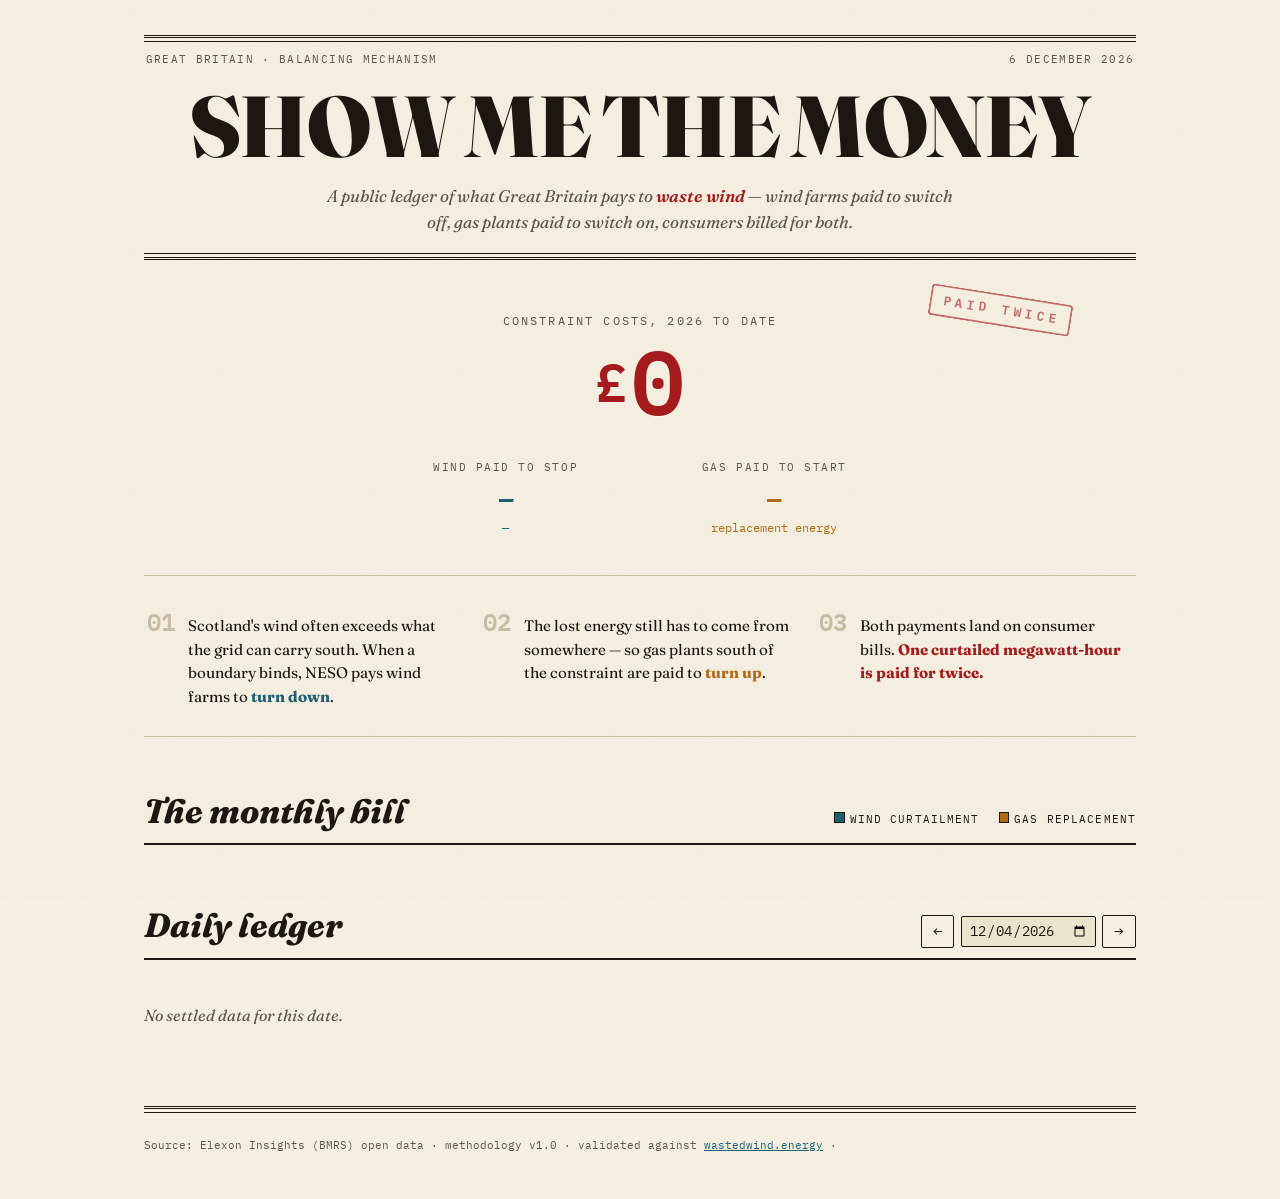
==== site/index.html @ ddd0f293 "Site: static frontend (editorial ledger) consuming SPEC §8 export contract Co-Authored-By: Claude Fa" ====
<!doctype html>
<html lang="en-GB">
<head>
<meta charset="utf-8">
<meta name="viewport" content="width=device-width, initial-scale=1">
<title>Show Me The Money — GB Constraint Cost Tracker</title>
<meta name="description" content="Tracking what Great Britain pays to waste wind: curtailment payments to wind farms and replacement payments to gas, from Elexon Balancing Mechanism settlement data.">
<link rel="preconnect" href="https://fonts.googleapis.com">
<link rel="preconnect" href="https://fonts.gstatic.com" crossorigin>
<link href="https://fonts.googleapis.com/css2?family=Fraunces:ital,opsz,wght@0,9..144,300..900;1,9..144,300..900&family=IBM+Plex+Mono:ital,wght@0,400;0,500;0,600;1,400&display=swap" rel="stylesheet">
<link rel="stylesheet" href="styles.css">
</head>
<body>
<div class="grain" aria-hidden="true"></div>

<header class="masthead reveal">
  <div class="masthead-rule top"></div>
  <p class="masthead-meta">
    <span>Great Britain · Balancing Mechanism</span>
    <span class="masthead-date" id="masthead-date">—</span>
  </p>
  <h1 class="masthead-title">Show&nbsp;Me the&nbsp;Money</h1>
  <p class="masthead-sub">A public ledger of what Great Britain pays to <em>waste wind</em> —
     wind farms paid to switch off, gas plants paid to switch on, consumers billed for both.</p>
  <div class="masthead-rule bottom"></div>
</header>

<main>
  <!-- ============ HEADLINE COUNTER ============ -->
  <section class="headline reveal" aria-labelledby="headline-label">
    <p class="headline-label" id="headline-label">Constraint costs, <span id="headline-year">2026</span> to date</p>
    <p class="headline-figure"><span class="pound">£</span><span id="ytd-counter" class="odometer">0</span></p>
    <div class="stamp" aria-hidden="true">Paid&nbsp;Twice</div>
    <dl class="headline-split">
      <div class="split wind">
        <dt>Wind paid to stop</dt>
        <dd id="ytd-curtailment">—</dd>
        <dd class="split-sub" id="ytd-volume">—</dd>
      </div>
      <div class="split gas">
        <dt>Gas paid to start</dt>
        <dd id="ytd-replacement">—</dd>
        <dd class="split-sub">replacement energy</dd>
      </div>
    </dl>
  </section>

  <!-- ============ EXPLAINER ============ -->
  <section class="explainer reveal">
    <div class="explainer-step">
      <span class="explainer-no">01</span>
      <p>Scotland's wind often exceeds what the grid can carry south. When a boundary binds, NESO pays wind farms to <strong class="ink-wind">turn down</strong>.</p>
    </div>
    <div class="explainer-step">
      <span class="explainer-no">02</span>
      <p>The lost energy still has to come from somewhere — so gas plants south of the constraint are paid to <strong class="ink-gas">turn up</strong>.</p>
    </div>
    <div class="explainer-step">
      <span class="explainer-no">03</span>
      <p>Both payments land on consumer bills. <strong class="ink-red">One curtailed megawatt-hour is paid for twice.</strong></p>
    </div>
  </section>

  <!-- ============ MONTHLY CHART ============ -->
  <section class="panel reveal" aria-labelledby="monthly-title">
    <div class="panel-head">
      <h2 id="monthly-title">The monthly bill</h2>
      <p class="panel-legend">
        <span class="key wind">wind curtailment</span>
        <span class="key gas">gas replacement</span>
      </p>
    </div>
    <div id="monthly-chart" class="chart" role="img" aria-label="Monthly constraint costs, stacked bars of curtailment and replacement"></div>
  </section>

  <!-- ============ DAILY LEDGER ============ -->
  <section class="panel reveal" aria-labelledby="daily-title">
    <div class="panel-head">
      <h2 id="daily-title">Daily ledger</h2>
      <nav class="datenav" aria-label="Choose date">
        <button id="prev-day" aria-label="Previous day">←</button>
        <input type="date" id="date-input" aria-label="Date">
        <button id="next-day" aria-label="Next day">→</button>
      </nav>
    </div>

    <div id="daily-body">
      <div class="daily-stats">
        <div class="dstat"><span class="dstat-label">Total</span><span class="dstat-val ink-red" id="d-total">—</span></div>
        <div class="dstat"><span class="dstat-label">Curtailment</span><span class="dstat-val ink-wind" id="d-curt">—</span></div>
        <div class="dstat"><span class="dstat-label">Replacement</span><span class="dstat-val ink-gas" id="d-repl">—</span></div>
        <div class="dstat"><span class="dstat-label">Wind curtailed</span><span class="dstat-val" id="d-vol">—</span></div>
      </div>

      <div class="tables">
        <div class="tablewrap">
          <h3>Paid to stop <span class="badge" title="Attribution preview: exact per-station methodology ships with Phase B of the engine.">preview</span></h3>
          <table>
            <thead><tr><th>Wind farm</th><th class="num">£</th><th class="num">MWh</th></tr></thead>
            <tbody id="tbl-bmus"></tbody>
          </table>
        </div>
        <div class="tablewrap">
          <h3>Paid to start <span class="badge" title="Attribution preview: exact per-company methodology ships with Phase B of the engine.">preview</span></h3>
          <table>
            <thead><tr><th>Company</th><th class="num">£</th><th class="num">MWh</th></tr></thead>
            <tbody id="tbl-companies"></tbody>
          </table>
        </div>
      </div>
    </div>
    <p id="daily-empty" class="empty" hidden>No settled data for this date.</p>
  </section>
</main>

<footer class="colophon reveal">
  <div class="masthead-rule top"></div>
  <p id="limitations" class="colophon-limits"></p>
  <p class="colophon-meta">
    Source: Elexon Insights (BMRS) open data · methodology v<span id="methodology-version">1.0</span> ·
    validated against <a href="https://wastedwind.energy" rel="noopener">wastedwind.energy</a> ·
    <span id="generated-at"></span>
  </p>
</footer>

<script src="app.js"></script>
</body>
</html>
---- site/styles.css ----
/* Show Me The Money — editorial ledger
   Paper + ink broadsheet: Fraunces display, IBM Plex Mono figures.
   Wind = petrol blue, gas = burnt amber, money = crimson. */

:root {
  --paper: #f5efe2;
  --paper-deep: #ece3cf;
  --ink: #1c1710;
  --ink-soft: #5d5546;
  --rule: #c9bda2;
  --red: #a61b1b;
  --wind: #1d5f74;
  --gas: #b26a15;
  --serif: "Fraunces", Georgia, serif;
  --mono: "IBM Plex Mono", "Courier New", monospace;
}

* { box-sizing: border-box; margin: 0; }

html { scroll-behavior: smooth; }

body {
  background: var(--paper);
  color: var(--ink);
  font-family: var(--serif);
  font-optical-sizing: auto;
  line-height: 1.55;
  min-height: 100vh;
  padding: 0 clamp(1rem, 4vw, 3rem);
  max-width: 68rem;
  margin: 0 auto;
  position: relative;
}

/* paper grain */
.grain {
  position: fixed; inset: 0; pointer-events: none; z-index: 40;
  opacity: .5; mix-blend-mode: multiply;
  background-image: url("data:image/svg+xml,%3Csvg xmlns='http://www.w3.org/2000/svg' width='240' height='240'%3E%3Cfilter id='n'%3E%3CfeTurbulence type='fractalNoise' baseFrequency='0.9' numOctaves='2'/%3E%3CfeColorMatrix values='0 0 0 0 0.55 0 0 0 0 0.5 0 0 0 0 0.42 0 0 0 0.08 0'/%3E%3C/filter%3E%3Crect width='240' height='240' filter='url(%23n)'/%3E%3C/svg%3E");
}

/* ---------- reveal on load ---------- */
.reveal { animation: rise .8s cubic-bezier(.2,.7,.2,1) both; }
.reveal:nth-of-type(2) { animation-delay: .12s; }
.reveal:nth-of-type(3) { animation-delay: .22s; }
.reveal:nth-of-type(4) { animation-delay: .32s; }
.reveal:nth-of-type(5) { animation-delay: .4s; }
@keyframes rise { from { opacity: 0; transform: translateY(14px); } to { opacity: 1; transform: none; } }
@media (prefers-reduced-motion: reduce) {
  .reveal, .bar-seg { animation: none !important; }
}

/* ---------- masthead ---------- */
.masthead { padding-top: 2.2rem; text-align: center; }
.masthead-rule { border-top: 3px double var(--ink); position: relative; }
.masthead-rule.top::after {
  content: ""; display: block; border-top: 1px solid var(--ink); margin-top: 3px;
}
.masthead-rule.bottom { border-top: 1px solid var(--ink); }
.masthead-rule.bottom::after {
  content: ""; display: block; border-top: 3px double var(--ink); margin-top: 3px;
}
.masthead-meta {
  display: flex; justify-content: space-between;
  font-family: var(--mono); font-size: .7rem; letter-spacing: .12em;
  text-transform: uppercase; color: var(--ink-soft);
  padding: .55rem .1rem;
}
.masthead-title {
  font-size: clamp(2.6rem, 8.5vw, 5.4rem);
  font-weight: 850; line-height: .95;
  letter-spacing: -.015em;
  font-variation-settings: "opsz" 144;
  text-transform: uppercase;
  padding: .5rem 0 1rem;
}
.masthead-sub {
  max-width: 40rem; margin: 0 auto;
  font-style: italic; font-size: 1.06rem; color: var(--ink-soft);
  padding-bottom: 1.1rem;
}
.masthead-sub em { color: var(--red); font-weight: 600; }

/* ---------- headline counter ---------- */
.headline {
  position: relative; text-align: center;
  padding: 3.2rem 0 2.4rem;
}
.headline-label {
  font-family: var(--mono); font-size: .75rem; letter-spacing: .18em;
  text-transform: uppercase; color: var(--ink-soft);
}
.headline-figure {
  font-family: var(--mono); font-weight: 600;
  font-size: clamp(2.4rem, 9vw, 5.6rem);
  color: var(--red); line-height: 1.1;
  font-variant-numeric: tabular-nums;
  text-shadow: 0 1px 0 rgba(255,255,255,.6);
}
.pound { font-size: .6em; vertical-align: .25em; margin-right: .06em; }

.stamp {
  position: absolute; top: 2.1rem; right: clamp(0rem, 6vw, 4rem);
  transform: rotate(9deg);
  font-family: var(--mono); font-weight: 600; font-size: .8rem;
  letter-spacing: .3em; text-transform: uppercase;
  color: var(--red); border: 2.5px solid var(--red);
  border-radius: 4px; padding: .35em .7em .3em .9em;
  opacity: .62;
  mask-image: url("data:image/svg+xml,%3Csvg xmlns='http://www.w3.org/2000/svg' width='120' height='120'%3E%3Cfilter id='r'%3E%3CfeTurbulence baseFrequency='0.6' numOctaves='2'/%3E%3CfeColorMatrix values='0 0 0 0 0 0 0 0 0 0 0 0 0 0 0 0 0 0 0.9 0.06'/%3E%3C/filter%3E%3Crect width='120' height='120' fill='%23000'/%3E%3Crect width='120' height='120' filter='url(%23r)'/%3E%3C/svg%3E");
}

.headline-split {
  display: flex; justify-content: center; gap: clamp(1.5rem, 6vw, 5rem);
  margin-top: 1.9rem; flex-wrap: wrap;
}
.split { min-width: 12rem; }
.split dt {
  font-family: var(--mono); font-size: .68rem; letter-spacing: .14em;
  text-transform: uppercase; color: var(--ink-soft);
  padding-bottom: .25rem;
}
.split dd {
  font-family: var(--mono); font-size: 1.5rem; font-weight: 600;
  font-variant-numeric: tabular-nums;
}
.split.wind dd { color: var(--wind); }
.split.gas dd { color: var(--gas); }
.split .split-sub {
  font-size: .72rem; font-weight: 400; color: var(--ink-soft); padding-top: .1rem;
}

/* ---------- explainer ---------- */
.explainer {
  display: grid; grid-template-columns: repeat(auto-fit, minmax(15rem, 1fr));
  gap: 1.4rem;
  border-top: 1px solid var(--rule);
  border-bottom: 1px solid var(--rule);
  padding: 1.7rem .2rem;
  margin-bottom: 3rem;
}
.explainer-step { display: flex; gap: .8rem; align-items: baseline; }
.explainer-no {
  font-family: var(--mono); font-size: 1.5rem; font-weight: 600;
  color: var(--rule);
}
.explainer-step p { font-size: .95rem; }
.ink-wind { color: var(--wind); }
.ink-gas { color: var(--gas); }
.ink-red { color: var(--red); }

/* ---------- panels ---------- */
.panel { margin-bottom: 3.4rem; }
.panel-head {
  display: flex; justify-content: space-between; align-items: baseline;
  flex-wrap: wrap; gap: .6rem;
  border-bottom: 2px solid var(--ink);
  padding-bottom: .4rem; margin-bottom: 1.2rem;
}
.panel-head h2 {
  font-size: clamp(1.5rem, 3.5vw, 2.1rem); font-weight: 750; font-style: italic;
}
.panel-legend { display: flex; gap: 1.2rem; font-family: var(--mono); font-size: .7rem; text-transform: uppercase; letter-spacing: .1em; }
.key::before {
  content: ""; display: inline-block; width: .75em; height: .75em;
  margin-right: .45em; border: 1px solid var(--ink);
}
.key.wind::before { background: var(--wind); }
.key.gas::before { background: var(--gas); }

/* ---------- chart ---------- */
.chart { width: 100%; }
.chart svg { display: block; width: 100%; height: auto; }
.chart text { font-family: var(--mono); fill: var(--ink-soft); }
.bar-seg { transform-origin: bottom; animation: grow .7s cubic-bezier(.2,.7,.2,1) both; }
@keyframes grow { from { transform: scaleY(0); } }
.bar-wind { fill: var(--wind); }
.bar-gas { fill: var(--gas); }
.bar-seg:hover { filter: brightness(1.15); }
.chart .baseline { stroke: var(--ink); stroke-width: 2; }
.chart .gridline { stroke: var(--rule); stroke-width: 1; stroke-dasharray: 2 4; }
.bar-label { font-weight: 600; }
.chart-tip {
  position: fixed; z-index: 50; pointer-events: none;
  background: var(--ink); color: var(--paper);
  font-family: var(--mono); font-size: .72rem; line-height: 1.5;
  padding: .5em .7em; border-radius: 2px;
  transform: translate(-50%, calc(-100% - 10px));
  white-space: pre; display: none;
}

/* ---------- daily ledger ---------- */
.datenav { display: flex; gap: .4rem; align-items: center; }
.datenav button {
  font-family: var(--mono); font-size: 1rem;
  background: none; border: 1.5px solid var(--ink); color: var(--ink);
  width: 2.1rem; height: 2.1rem; cursor: pointer; border-radius: 2px;
  transition: background .15s, color .15s;
}
.datenav button:hover:not(:disabled) { background: var(--ink); color: var(--paper); }
.datenav button:disabled { opacity: .3; cursor: default; }
.datenav input {
  font-family: var(--mono); font-size: .85rem;
  background: var(--paper-deep); color: var(--ink);
  border: 1.5px solid var(--ink); border-radius: 2px;
  padding: .35em .5em;
}

.daily-stats {
  display: grid; grid-template-columns: repeat(auto-fit, minmax(9.5rem, 1fr));
  gap: 1px; background: var(--rule);
  border: 1px solid var(--rule);
  margin-bottom: 1.6rem;
}
.dstat { background: var(--paper); padding: .8rem 1rem; }
.dstat-label {
  display: block; font-family: var(--mono); font-size: .64rem;
  letter-spacing: .13em; text-transform: uppercase; color: var(--ink-soft);
  padding-bottom: .2rem;
}
.dstat-val {
  font-family: var(--mono); font-size: 1.25rem; font-weight: 600;
  font-variant-numeric: tabular-nums;
}

.tables { display: grid; grid-template-columns: repeat(auto-fit, minmax(19rem, 1fr)); gap: 2.2rem; }
.tablewrap h3 {
  font-style: italic; font-weight: 650; font-size: 1.1rem;
  padding-bottom: .45rem;
}
.badge {
  font-family: var(--mono); font-style: normal; font-weight: 500;
  font-size: .58rem; letter-spacing: .12em; text-transform: uppercase;
  border: 1px solid var(--ink-soft); color: var(--ink-soft);
  border-radius: 2px; padding: .15em .45em; vertical-align: .25em;
  cursor: help;
}
table { width: 100%; border-collapse: collapse; font-size: .85rem; }
thead th {
  font-family: var(--mono); font-size: .62rem; font-weight: 500;
  letter-spacing: .12em; text-transform: uppercase; color: var(--ink-soft);
  text-align: left; border-bottom: 1.5px solid var(--ink);
  padding: .3rem .4rem;
}
tbody td { padding: .42rem .4rem; border-bottom: 1px dotted var(--rule); }
tbody tr:hover { background: var(--paper-deep); }
td.num, th.num { text-align: right; font-family: var(--mono); font-variant-numeric: tabular-nums; }
td .sub { display: block; font-family: var(--mono); font-size: .62rem; color: var(--ink-soft); }
.empty { font-style: italic; color: var(--ink-soft); padding: 1.5rem 0; }

/* ---------- colophon ---------- */
.colophon { padding: 0 0 2.8rem; }
.colophon-limits {
  font-size: .82rem; font-style: italic; color: var(--ink-soft);
  max-width: 46rem; padding: 1rem 0 .5rem;
}
.colophon-meta { font-family: var(--mono); font-size: .68rem; color: var(--ink-soft); }
.colophon a { color: var(--wind); }
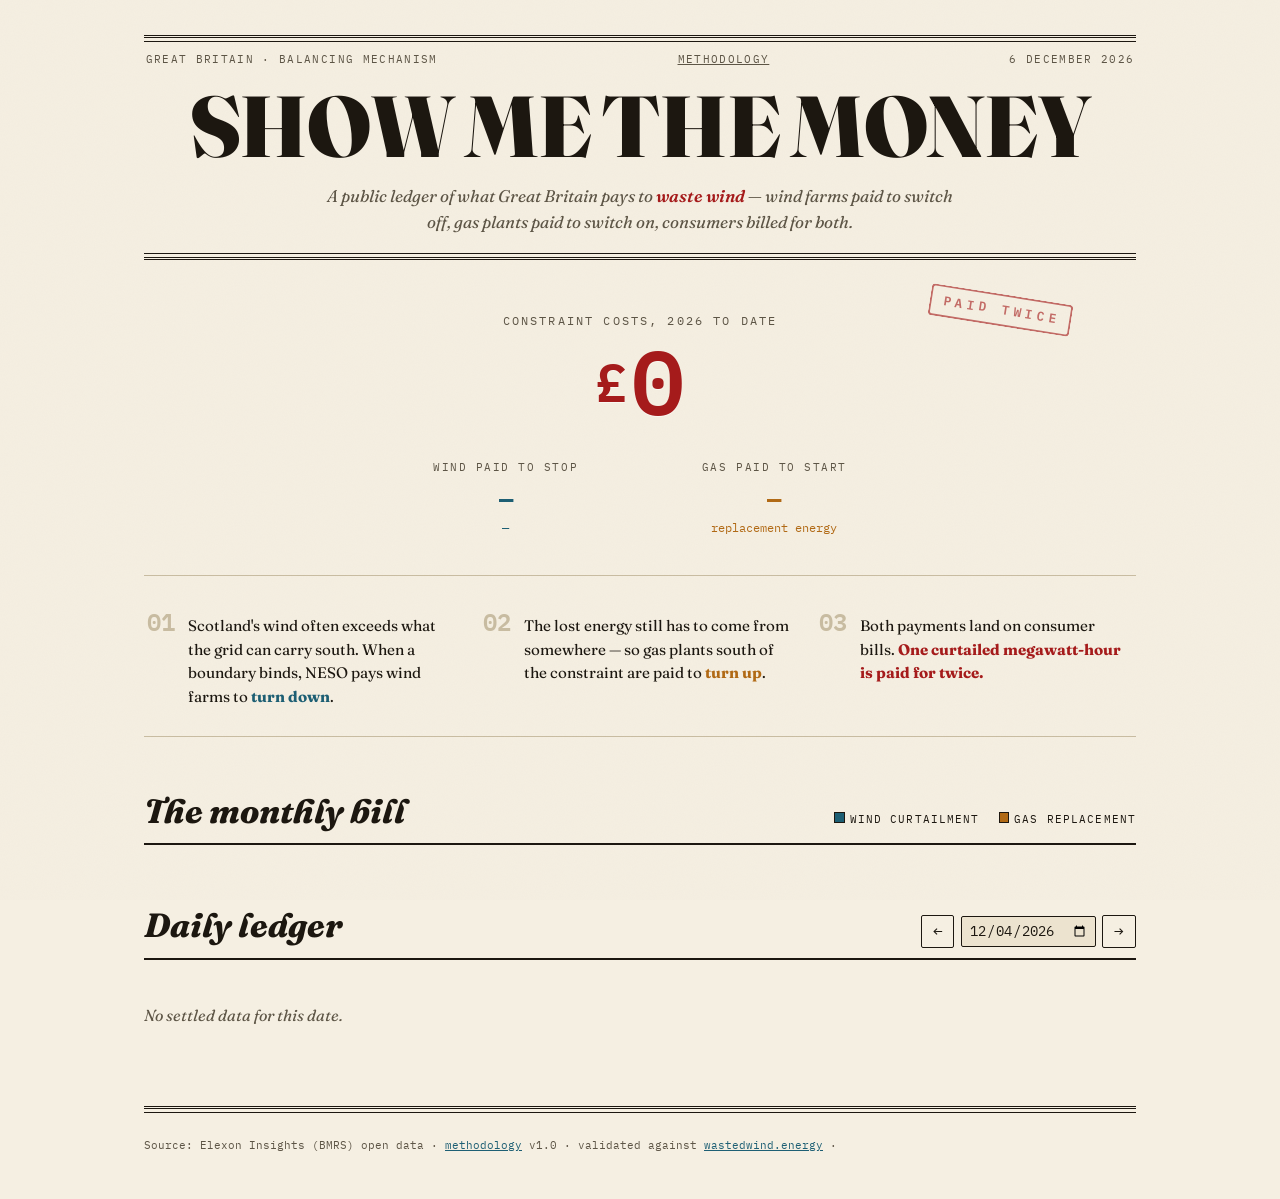
==== commit 2ff9da0f: "Site: full-transparency methodology page, linked from masthead and footer Co-Authored-By: Claude Fab" ====
--- a/site/index.html
+++ b/site/index.html
@@ -17,6 +17,7 @@
   <div class="masthead-rule top"></div>
   <p class="masthead-meta">
     <span>Great Britain · Balancing Mechanism</span>
+    <span><a href="methodology.html" style="color:inherit">Methodology</a></span>
     <span class="masthead-date" id="masthead-date">—</span>
   </p>
   <h1 class="masthead-title">Show&nbsp;Me the&nbsp;Money</h1>
@@ -117,7 +118,7 @@
   <div class="masthead-rule top"></div>
   <p id="limitations" class="colophon-limits"></p>
   <p class="colophon-meta">
-    Source: Elexon Insights (BMRS) open data · methodology v<span id="methodology-version">1.0</span> ·
+    Source: Elexon Insights (BMRS) open data · <a href="methodology.html">methodology</a> v<span id="methodology-version">1.0</span> ·
     validated against <a href="https://wastedwind.energy" rel="noopener">wastedwind.energy</a> ·
     <span id="generated-at"></span>
   </p>
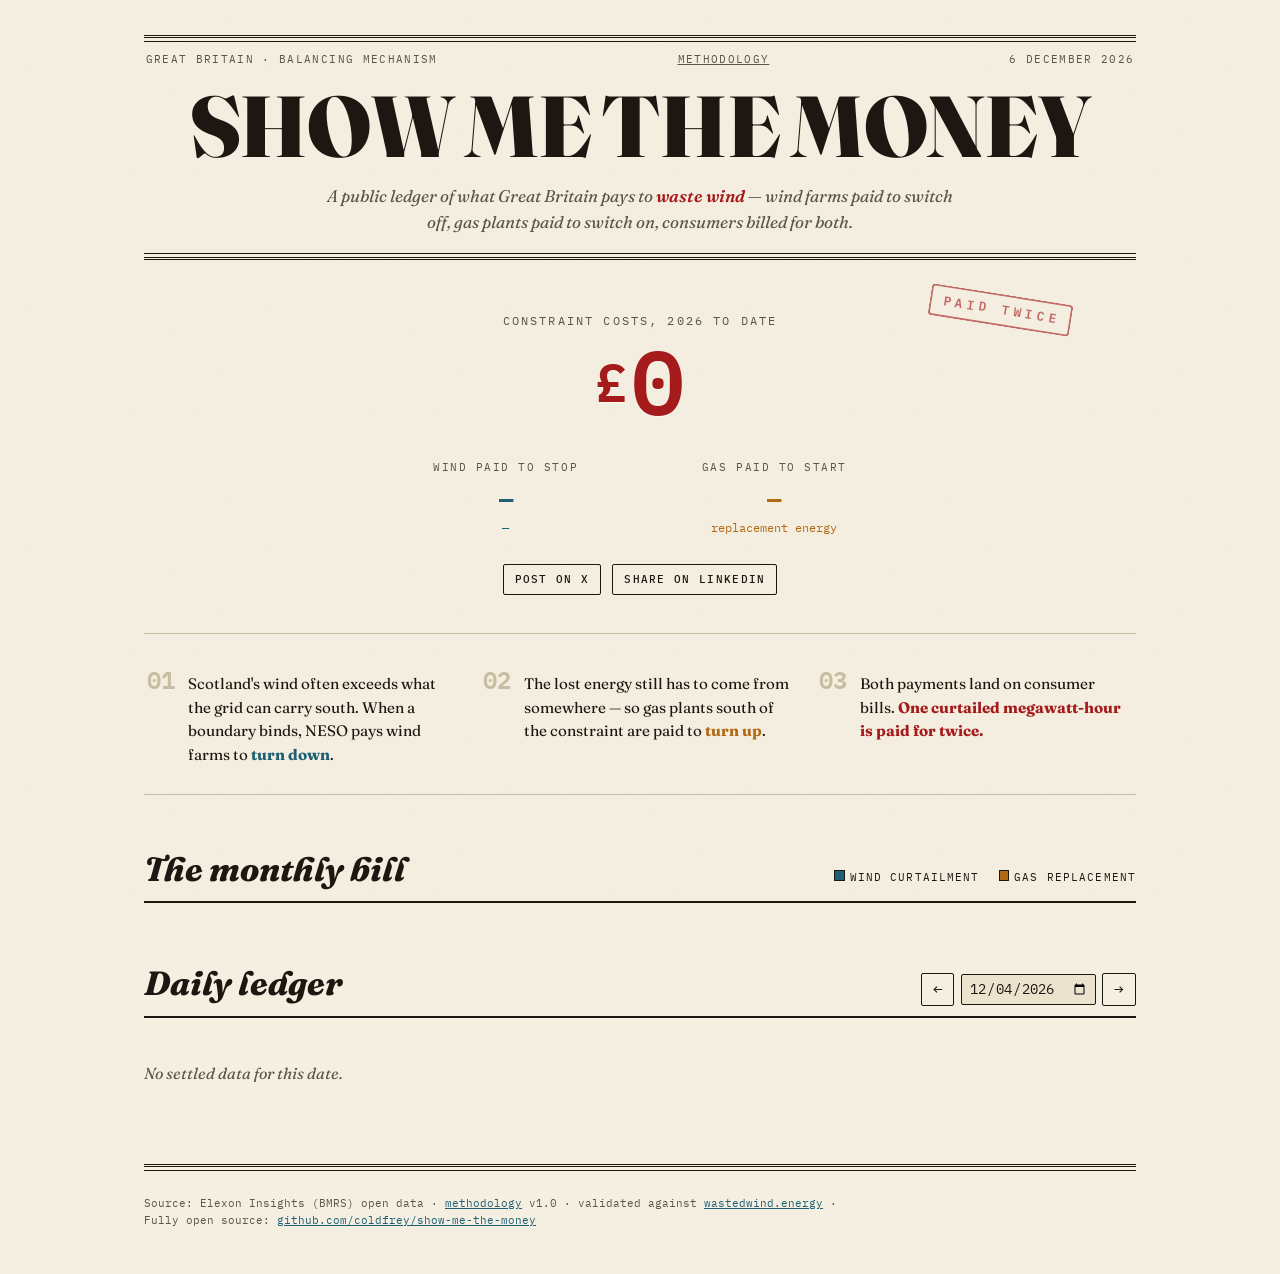
==== commit 3ad85dd6: "Site: X/LinkedIn share buttons, public repo link in footer Co-Authored-By: Claude Fable 5 <noreply@a" ====
--- a/site/index.html
+++ b/site/index.html
@@ -44,6 +44,10 @@
         <dd class="split-sub">replacement energy</dd>
       </div>
     </dl>
+    <div class="share" aria-label="Share">
+      <a id="share-x" href="#" target="_blank" rel="noopener">Post on&nbsp;X</a>
+      <a id="share-li" href="#" target="_blank" rel="noopener">Share on&nbsp;LinkedIn</a>
+    </div>
   </section>
 
   <!-- ============ EXPLAINER ============ -->
@@ -122,6 +126,9 @@
     validated against <a href="https://wastedwind.energy" rel="noopener">wastedwind.energy</a> ·
     <span id="generated-at"></span>
   </p>
+  <p class="colophon-meta">
+    Fully open source: <a href="https://github.com/coldfrey/show-me-the-money" rel="noopener">github.com/coldfrey/show-me-the-money</a>
+  </p>
 </footer>
 
 <script src="app.js"></script>
--- a/site/styles.css
+++ b/site/styles.css
@@ -129,6 +129,21 @@
 .split .split-sub {
   font-size: .72rem; font-weight: 400; color: var(--ink-soft); padding-top: .1rem;
 }
+
+/* ---------- share ---------- */
+.share {
+  display: flex; justify-content: center; gap: .7rem;
+  margin-top: 1.7rem;
+}
+.share a {
+  font-family: var(--mono); font-size: .68rem; font-weight: 500;
+  letter-spacing: .12em; text-transform: uppercase;
+  color: var(--ink); text-decoration: none;
+  border: 1.5px solid var(--ink); border-radius: 2px;
+  padding: .55em 1em;
+  transition: background .15s, color .15s;
+}
+.share a:hover { background: var(--ink); color: var(--paper); }
 
 /* ---------- explainer ---------- */
 .explainer {
